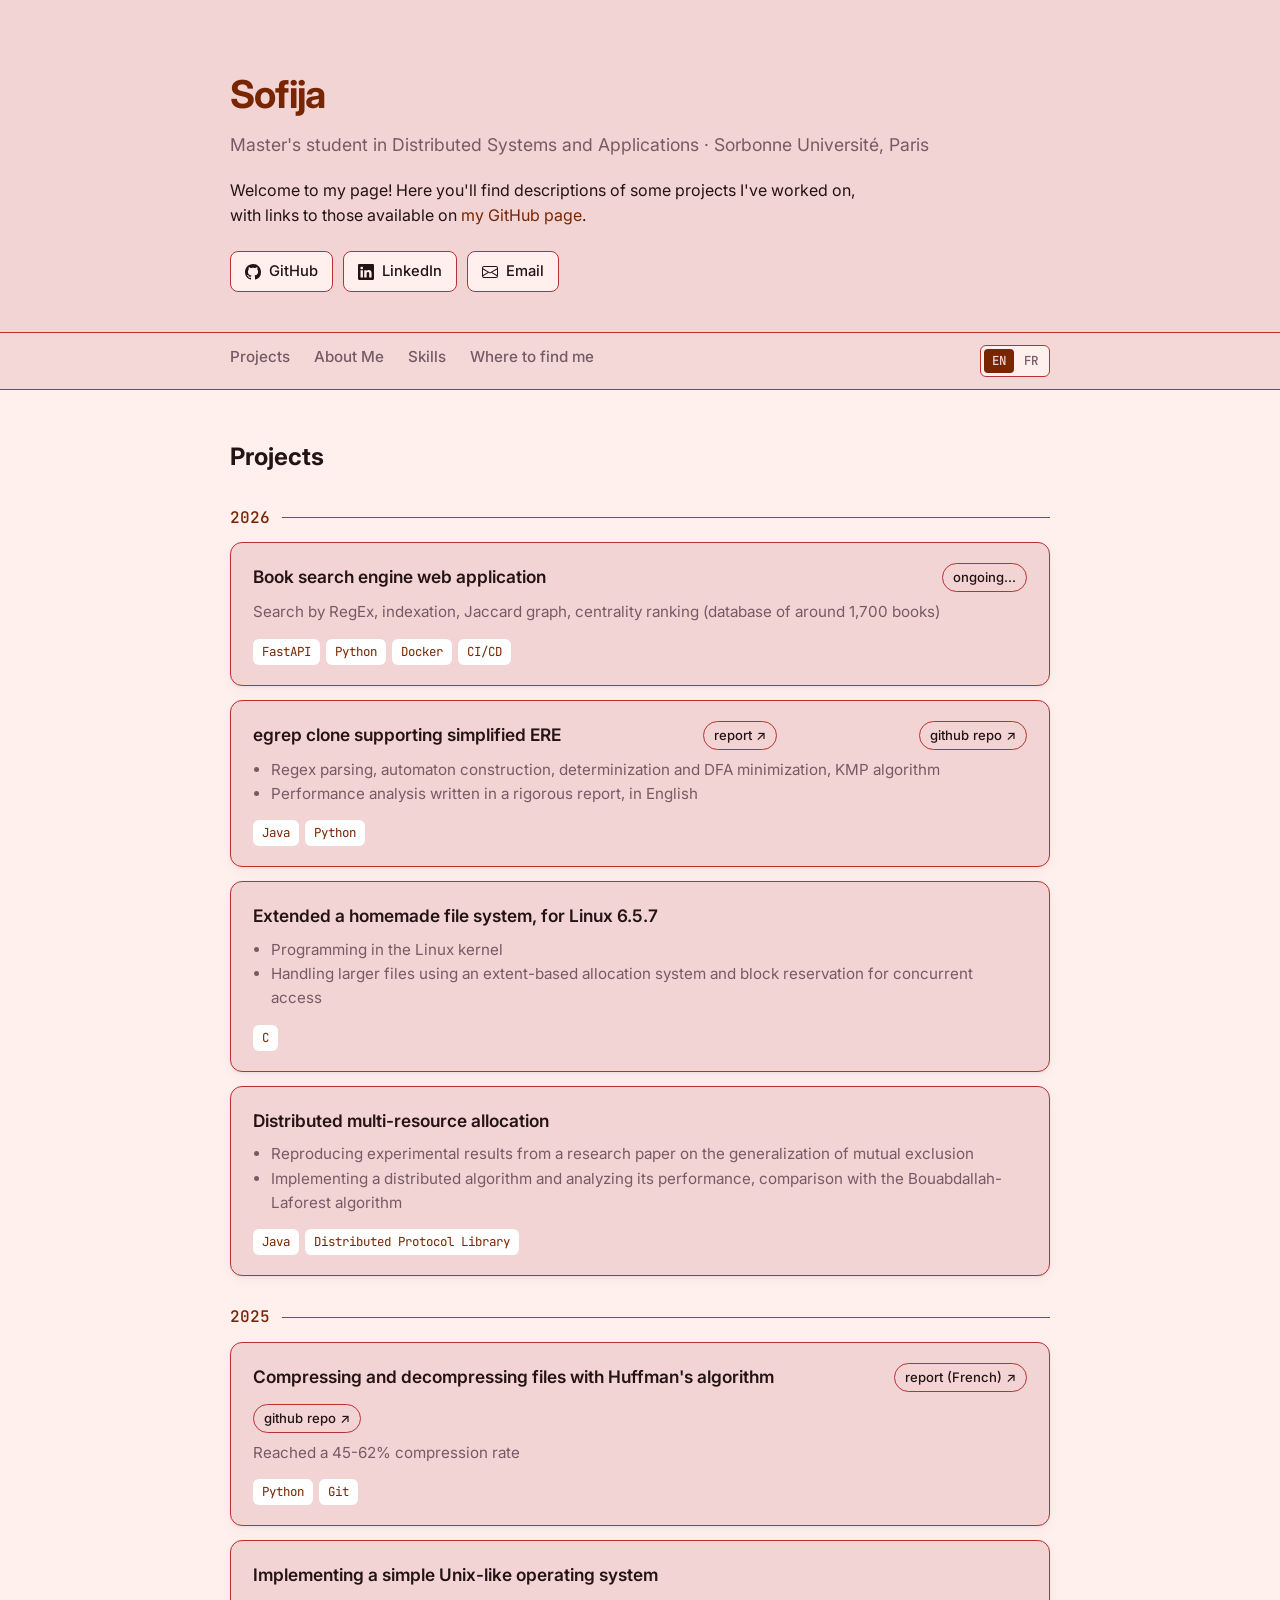
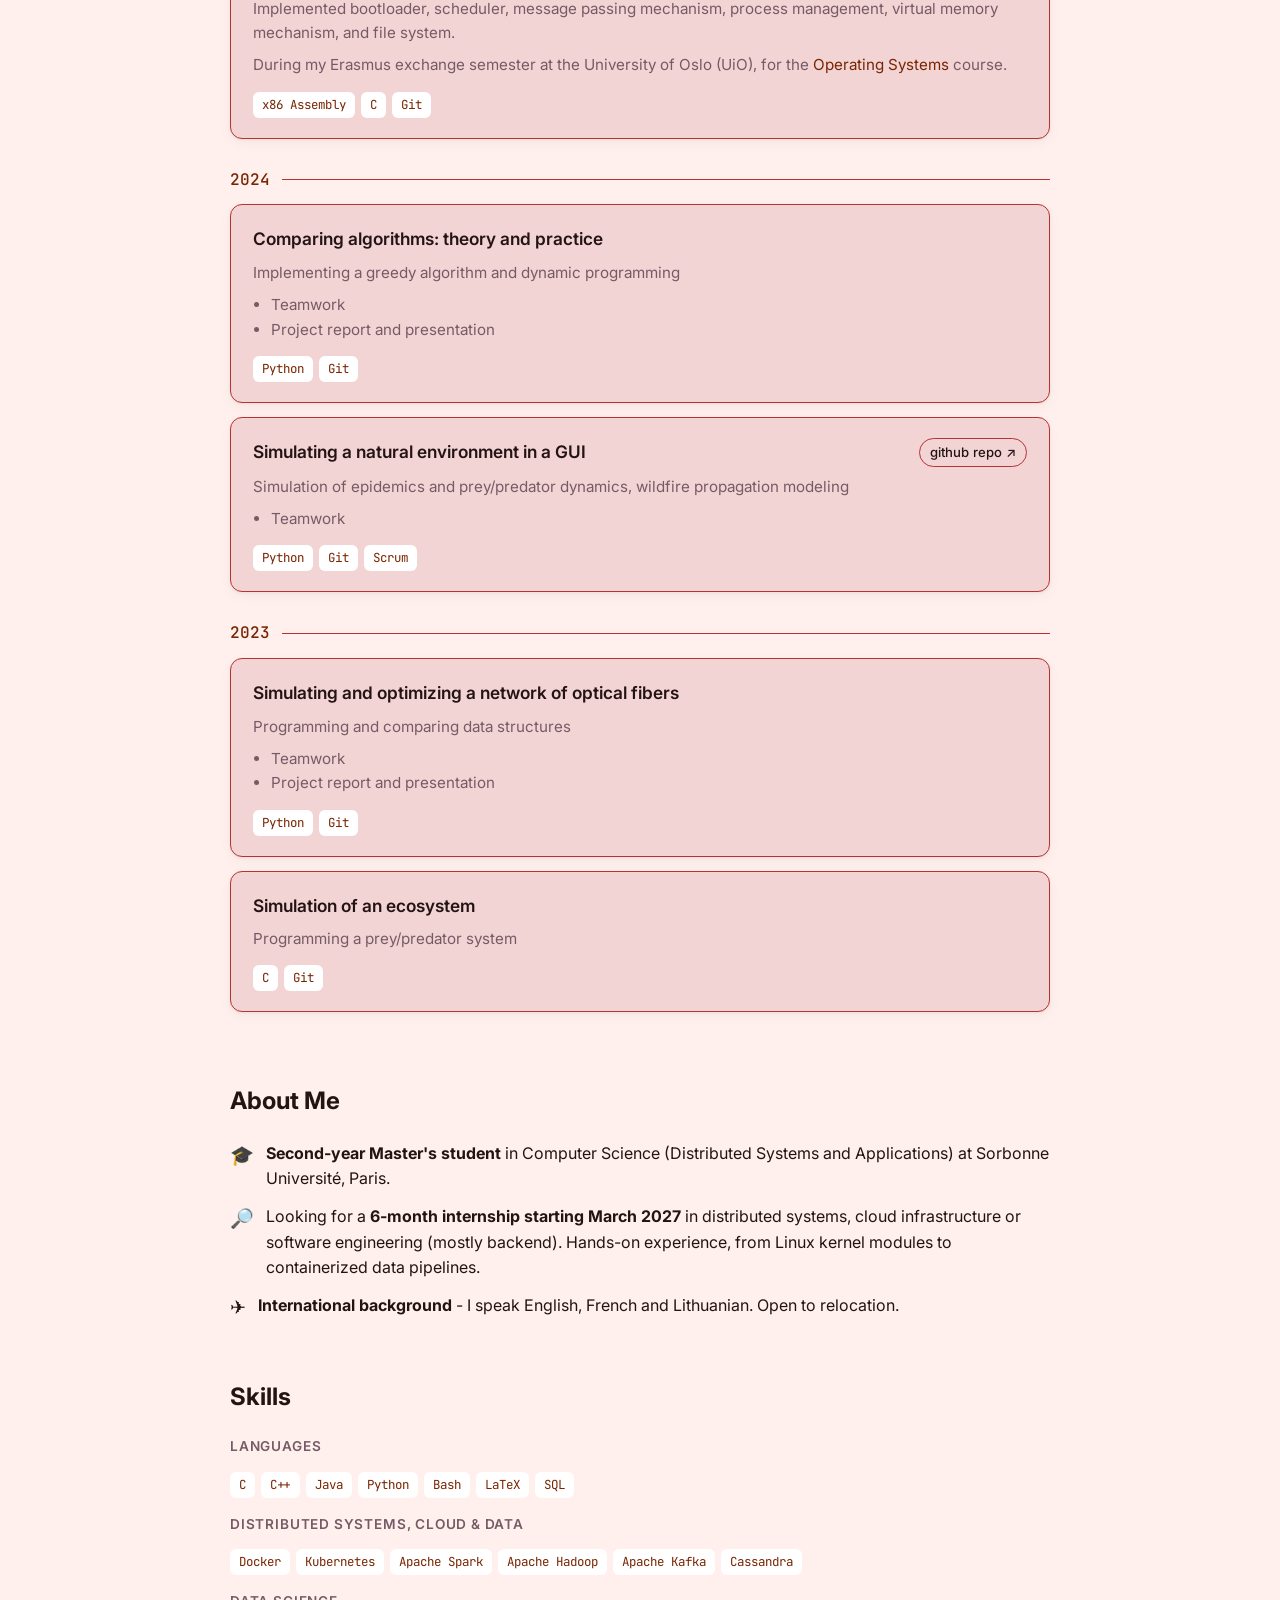
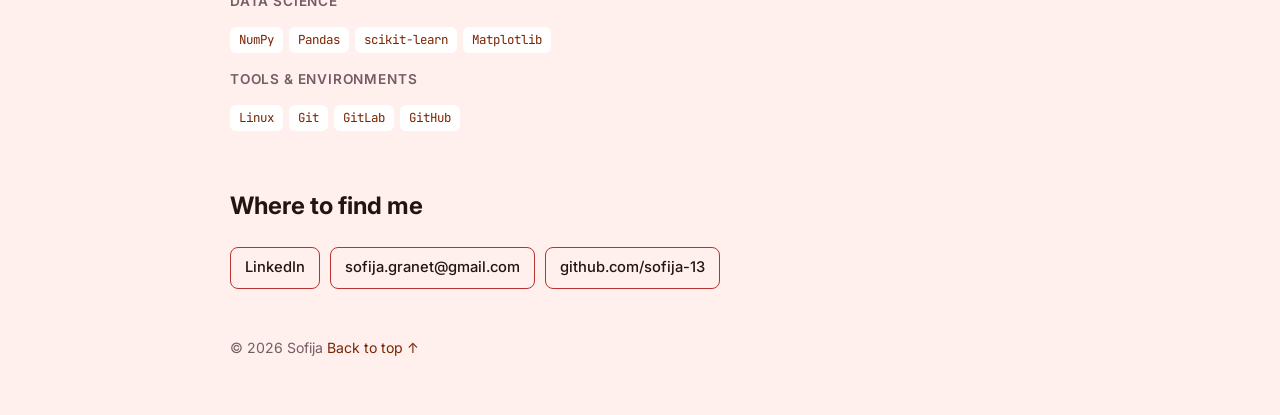
==== index.html @ 844fe8d3 "premier jet" ====
<!DOCTYPE html>
<html lang="en">

<head>
    <meta charset="UTF-8">
    <meta name="viewport" content="width=device-width, initial-scale=1.0">
    <title>Sofija</title>
    <meta name="description"
        content="Sofija - Master's student in Distributed Systems and Applications at Sorbonne Université. Projects, skills and contact.">
    <link rel="preconnect" href="https://fonts.googleapis.com">
    <link rel="preconnect" href="https://fonts.gstatic.com" crossorigin>
    <link
        href="https://fonts.googleapis.com/css2?family=Inter:wght@400;500;600;700&family=JetBrains+Mono:wght@400;500&display=swap"
        rel="stylesheet">
    <link rel="stylesheet" href="style.css">
</head>
<style>
    
</style>
<body>       
        <header id="home">
        <div class="wrap">
            <!-- <div class="bloc"> -->
            <a class="wordmark" href="#home"><h1>Sofija</h1></a>
            <p class="role">Master's student in Distributed Systems and Applications · Sorbonne Université, Paris</p>
            <p class="intro">
                Welcome to my page! Here you'll find descriptions of some projects I've worked on,
                with links to those available on <a href="https://github.com/sofija-13">my GitHub page</a>.
                
            </p>
            <div class="links">
                <a class="btn" href="https://github.com/sofija-13">
                    <svg viewBox="0 0 16 16" aria-hidden="true">
                        <path
                            d="M8 0C3.58 0 0 3.58 0 8c0 3.54 2.29 6.53 5.47 7.59.4.07.55-.17.55-.38 0-.19-.01-.82-.01-1.49-2.01.37-2.53-.49-2.69-.94-.09-.23-.48-.94-.82-1.13-.28-.15-.68-.52-.01-.53.63-.01 1.08.58 1.23.82.72 1.21 1.87.87 2.33.66.07-.52.28-.87.51-1.07-1.78-.2-3.64-.89-3.64-3.95 0-.87.31-1.59.82-2.15-.08-.2-.36-1.02.08-2.12 0 0 .67-.21 2.2.82.64-.18 1.32-.27 2-.27.68 0 1.36.09 2 .27 1.53-1.04 2.2-.82 2.2-.82.44 1.1.16 1.92.08 2.12.51.56.82 1.27.82 2.15 0 3.07-1.87 3.75-3.65 3.95.29.25.54.73.54 1.48 0 1.07-.01 1.93-.01 2.2 0 .21.15.46.55.38A8.013 8.013 0 0016 8c0-4.42-3.58-8-8-8z" />
                    </svg>
                    GitHub
                </a>
                <a class="btn" href="https://linkedin.com/in/sofija-granet">
                    <svg viewBox="0 0 16 16" aria-hidden="true">
                        <path
                            d="M0 1.15C0 .52.52 0 1.17 0h13.66C15.48 0 16 .52 16 1.15v13.7c0 .63-.52 1.15-1.17 1.15H1.17C.52 16 0 15.48 0 14.85zM4.94 13.4V6.17H2.54v7.23zM3.74 5.18c.84 0 1.36-.55 1.36-1.25-.02-.71-.52-1.25-1.34-1.25-.82 0-1.36.54-1.36 1.25 0 .7.52 1.25 1.33 1.25zm4.91 8.22V9.36c0-.21.02-.43.08-.58.17-.43.57-.88 1.23-.88.87 0 1.21.66 1.21 1.64v3.86h2.4V9.26c0-2.22-1.18-3.25-2.76-3.25-1.27 0-1.84.7-2.16 1.2v.02h-.02l.02-.02V6.17h-2.4c.03.68 0 7.23 0 7.23z" />
                    </svg>
                    LinkedIn
                </a>
                <a class="btn" href="mailto:sofija.granet@gmail.com">
                    <svg viewBox="0 0 16 16" aria-hidden="true">
                        <path
                            d="M0 4a2 2 0 012-2h12a2 2 0 012 2v8a2 2 0 01-2 2H2a2 2 0 01-2-2zm2-1a1 1 0 00-1 1v.22l7 4.2 7-4.2V4a1 1 0 00-1-1zm13 2.38-4.71 2.83L15 11.1zM14.97 12.3 9.34 8.83 8 9.58l-1.34-.75-5.63 3.47A1 1 0 002 13h12a1 1 0 00.97-.7zM1 11.1l4.71-2.89L1 5.38z" />
                    </svg>
                    Email
                </a>
            </div>
            <!-- </div> -->
            <!-- <div class="bloc"><img src="img/ciurlionis-friendship.jpg" alt="painting: 'Friendship', Čiurlionis" width="256"
                    height="294" title="„Bičiulystė“, M. K. Čiurlionis"></div> -->
        </div>
    </header>

    <nav>
        <div class="wrap">
            <a href="#projects">Projects</a>
            <a href="#about-me">About Me</a>
            <a href="#skills">Skills</a>
            <a href="#where-to-find-me">Where to find me</a>
            <div class="language-switch" aria-label="Language">
                <a class="active" href="index.html" aria-current="page" lang="en">EN</a>
                <a href="fr/index.html" lang="fr">FR</a>
            </div>
        </div>
    </nav>

    <main class="wrap">

        <!-- ======================= PROJECTS ======================= -->
        <section id="projects">
            <h2>Projects</h2>

            <!-- ---------- 2026 ---------- -->
            <div class="year">2026</div>
            <article class="card">
                <div class="card-head">
                    <h3>Book search engine web application</h3>
                    <!-- <a class="repo" href="pdf/TODO.pdf" target="_blank" rel="noopener noreferrer">report (French) ↗</a>
                    <a class="repo" href="https://github.com/sofija-13/TODO">github repo ↗</a> -->
                    <a class="repo">ongoing...</a>
                </div>
                <p>Search by RegEx, indexation, Jaccard graph, centrality ranking (database of around 1,700 books)</p>
                <div class="tags"><span class="tag">FastAPI</span><span class="tag">Python</span><span class="tag">Docker</span><span class="tag">CI/CD</span></div>
            </article>

            <article class="card">
                <div class="card-head">
                    <h3>egrep clone supporting simplified ERE</h3>
                    <a class="repo" href="pdf/report-egrep.pdf" target="_blank" rel="noopener noreferrer">report ↗</a>
                    <a class="repo" href="https://github.com/sofija-13/daar_p1">github repo ↗</a>
                </div>
                <ul>
                    <li>Regex parsing, automaton construction, determinization and DFA minimization, KMP algorithm</li>
                    <li>Performance analysis written in a rigorous report, in English</li>
                </ul>
                <div class="tags"><span class="tag">Java</span><span class="tag">Python</span></div>
            </article>


            <article class="card">
                <div class="card-head">
                    <h3>Extended a homemade file system, for Linux 6.5.7</h3>
                    <!-- <a class="repo" href="https://github.com/sofija-13/REPO">GitHub ↗</a> -->
                </div>
                <ul>
                    <li>Programming in the Linux kernel</li>
                    <li>Handling larger files using an extent-based allocation system and block reservation for
                        concurrent access</li>
                </ul>
                <div class="tags"><span class="tag">C</span></div>
            </article>

            <article class="card">
                <div class="card-head">
                    <h3>Distributed multi-resource allocation</h3>
                </div>
                <ul>
                    <li>Reproducing experimental results from a research paper on the generalization of mutual exclusion
                    </li>
                    <li>Implementing a distributed algorithm and analyzing its performance, comparison with the
                        Bouabdallah-Laforest algorithm</li>
                </ul>
                <div class="tags"><span class="tag">Java</span><span class="tag">Distributed Protocol Library</span>
                </div>
                <!-- <a href="https://gitlab.lip6.fr/jlejeune/diplab">DipLab</a> -->
            </article>

            <!--
      <article class="card">
        <div class="card-head"><h3>Peer-to-peer system</h3></div>
        <p>Distributed algorithms</p>
        <div class="tags"><span class="tag">C</span><span class="tag">MPI</span></div>
      </article>
      -->

            <!-- ---------- 2025 ---------- -->
            <div class="year">2025</div>

            <article class="card">
                <div class="card-head">
                    <h3>Compressing and decompressing files with Huffman's algorithm</h3>
                    <a class="repo" href="pdf/rapport-huffman.pdf" target="_blank" rel="noopener noreferrer">report (French) ↗</a>
                    <a class="repo" href="https://github.com/sofija-13/Huffman-Dynamique">github repo ↗</a>
                </div>
                <p>Reached a 45-62% compression rate</p>
                <div class="tags"><span class="tag">Python</span><span class="tag">Git</span></div>
            </article>

            <article class="card">
                <div class="card-head">
                    <h3>Implementing a simple Unix-like operating system</h3>
                </div>
                <p>Implemented bootloader, scheduler, message passing mechanism, process management, virtual memory
                    mechanism, and file system.</p>
                <p>During my Erasmus exchange semester at the University of Oslo (UiO), for the
                    <a href="https://www.uio.no/studier/emner/matnat/ifi/IN3000/index-eng.html">Operating Systems</a>
                    course.
                </p>
                <div class="tags"><span class="tag">x86 Assembly</span><span class="tag">C</span><span
                        class="tag">Git</span></div>
            </article>

            <!-- ---------- 2024 ---------- -->
            <div class="year">2024</div>

            <article class="card">
                <div class="card-head">
                    <h3>Comparing algorithms: theory and practice</h3>
                </div>
                <p>Implementing a greedy algorithm and dynamic programming</p>
                <ul>
                    <li>Teamwork</li>
                    <li>Project report and presentation</li>
                </ul>
                <div class="tags"><span class="tag">Python</span><span class="tag">Git</span></div>
            </article>

            <article class="card">
                <div class="card-head">
                    <h3>Simulating a natural environment in a GUI</h3>
                    <a class="repo" href="https://github.com/sofija-13/poulerenardvipere">github repo ↗</a>
                </div>
                <p>Simulation of epidemics and prey/predator dynamics, wildfire propagation modeling</p>
                <ul>
                    <li>Teamwork</li>
                </ul>
                <div class="tags"><span class="tag">Python</span><span class="tag">Git</span><span class="tag">Scrum</span></div>
            </article>

            <!-- ---------- 2023 ---------- -->
            <div class="year">2023</div>

            <article class="card">
                <div class="card-head">
                    <h3>Simulating and optimizing a network of optical fibers</h3>
                </div>
                <p>Programming and comparing data structures</p>
                <ul>
                    <li>Teamwork</li>
                    <li>Project report and presentation</li>
                </ul>
                <div class="tags"><span class="tag">Python</span><span class="tag">Git</span></div>
            </article>

            <article class="card">
                <div class="card-head">
                    <h3>Simulation of an ecosystem</h3>
                </div>
                <p>Programming a prey/predator system</p>
                <div class="tags"><span class="tag">C</span><span class="tag">Git</span></div>
            </article>
        </section>

        <!-- ======================= ABOUT ======================= -->
        <section id="about-me">
            <h2>About Me</h2>
            <ul class="about-list">
                <li><span class="ico">🎓</span><span><strong>Second-year Master's student</strong> in Computer Science (Distributed
                        Systems and Applications) at Sorbonne Université, Paris.</span></li>
                <li><span class="ico">🔎</span><span>Looking for a <strong>6-month internship starting March
                            2027</strong> in distributed systems, cloud infrastructure or software engineering (mostly
                        backend). Hands-on experience, from Linux kernel modules to containerized data pipelines.</span>
                </li>
                <li><span class="ico">✈️</span><span><strong>International background</strong> - I speak English, French and Lithuanian.
                        Open to relocation.</span></li>
            </ul>
        </section>

        <!-- ======================= SKILLS ======================= -->
        <section id="skills">
            <h2>Skills</h2>
            <div class="skills">
                <div class="skill-group">
                    <h3>Languages</h3>
                    <div class="tags">
                        <span class="tag">C</span><span class="tag">C++</span><span class="tag">Java</span><span
                            class="tag">Python</span>
                        <span class="tag">Bash</span><span class="tag">LaTeX</span>
                        <span class="tag">SQL</span>
                    </div>
                </div>
                <div class="skill-group">
                    <h3>Distributed systems, cloud &amp; data</h3>
                    <div class="tags">
                        <span class="tag">Docker</span><span class="tag">Kubernetes</span><span class="tag">Apache Spark</span><span class="tag">Apache Hadoop</span><span
                            class="tag">Apache Kafka</span><span class="tag">Cassandra</span>
                    </div>
                </div>
                <!-- <div class="skill-group">
                    <h3>Web</h3>
                    <div class="tags">
                        <span class="tag">Django REST</span><span class="tag">Vue.js</span><span class="tag">Yarn</span>
                    </div>
                </div> -->
                <div class="skill-group">
                    <h3>Data science</h3>
                    <div class="tags">
                        <span class="tag">NumPy</span><span class="tag">Pandas</span><span
                            class="tag">scikit-learn</span><span class="tag">Matplotlib</span>
                    </div>
                </div>
                <div class="skill-group">
                    <h3>Tools &amp; environments</h3>
                    <div class="tags"><span class="tag">Linux</span>
                        <span class="tag">Git</span><span class="tag">GitLab</span><span class="tag">GitHub</span>
                    </div>
                </div>
            </div>
        </section>

        <!-- ======================= CONTACT ======================= -->
        <section id="where-to-find-me">
            <h2>Where to find me</h2>
            <div class="links">
                <a class="btn" href="https://linkedin.com/in/sofija-granet">LinkedIn</a>
                <a class="btn" href="mailto:sofija.granet@gmail.com">sofija.granet@gmail.com</a>
                <a class="btn" href="https://github.com/sofija-13">github.com/sofija-13</a>
            </div>
        </section>
    </main>

    <footer>
        <div class="wrap">
            <!-- Compteur de visites (optionnel) :
                  <img src="https://visitcount.itsvg.in/api?id=sofija-13&icon=8&color=4" alt="visit counter">
                  -->
            <span>© 2026 Sofija</span>
            <a href="#home">Back to top ↑</a>
        </div>
    </footer>
    

</body>

</html>
---- style.css ----
:root {
    --background: #fff0ed;
    --surface: #f2d4d4;
    --text: #241313;
    --muted: #765b66;
    --border: #b93232;
    --accent: #782502;
    --accent-soft: #f3f4eb;
    --green: #122c25;
    --shadow: 0 1px 3px rgba(20, 30, 45, .06), 0 4px 14px rgba(20, 30, 45, .04);
}

/* TODO mode sombre */
/* @media (prefers-color-scheme: dark) {
    :root {
        --background: #0f141a;
        --surface: #161d25;
        --text: #e6ebf1;
        --muted: #98a4b3;
        --border: #263140;
        --accent: #4fb3d9;
        --accent-soft: #15303d;
        --green: #3fd1a5;
        --shadow: none;
    }
} */

* {
    box-sizing: border-box;
    margin: 0;
    padding: 0;
}

html {
    scroll-behavior: smooth;
}

body {
    font-family: "Inter", system-ui, -apple-system, sans-serif;
    background: var(--background);
    color: var(--text);
    line-height: 1.6;
    font-size: 16px;
}

a {
    color: var(--accent);
    text-decoration: none;
}

a:hover {
    text-decoration: underline;
}

.wrap {
    max-width: 860px;
    margin: 0 auto;
    padding: 0 20px;
}

/* ---------- Header ---------- */
header {
    padding: 64px 0 40px;
    border-bottom: 1px solid var(--border);
    background: var(--surface);
}

header h1 {
    font-size: 2.4rem;
    font-weight: 700;
    letter-spacing: -.02em;
}

header .role {
    color: var(--muted);
    font-size: 1.1rem;
    margin-top: 6px;
}

header .intro {
    margin-top: 18px;
    max-width: 640px;
}

.links {
    display: flex;
    flex-wrap: wrap;
    gap: 10px;
    margin-top: 22px;
}

.btn {
    display: inline-flex;
    align-items: center;
    gap: 8px;
    padding: 8px 14px;
    border-radius: 8px;
    border: 1px solid var(--border);
    background: var(--background);
    color: var(--text);
    font-weight: 500;
    font-size: .92rem;
}

.btn:hover {
    border-color: var(--accent);
    color: var(--accent);
    text-decoration: none;
}

.btn svg {
    width: 16px;
    height: 16px;
    fill: currentColor;
}

/* ---------- Nav ---------- */
nav {
    position: sticky;
    top: 0;
    z-index: 10;
    background: color-mix(in srgb, var(--surface) 88%, transparent);
    backdrop-filter: blur(8px);
    border-bottom: 1px solid var(--border);
}

nav .wrap {
    display: flex;
    gap: 24px;
    padding-top: 12px;
    padding-bottom: 12px;
    overflow-x: auto;
}

nav a {
    color: var(--muted);
    font-weight: 500;
    font-size: .95rem;
    white-space: nowrap;
}

nav a:hover {
    color: var(--accent);
    text-decoration: none;
}

.language-switch {
    display: inline-flex;
    flex-shrink: 0;
    gap: 2px;
    margin-left: auto;
    padding: 3px;
    border: 1px solid var(--border);
    border-radius: 6px;
    background: var(--background);
}

nav .language-switch a {
    padding: 2px 8px;
    border-radius: 4px;
    color: var(--muted);
    font-family: "JetBrains Mono", monospace;
    font-size: .78rem;
}

nav .language-switch a.active {
    background: var(--accent);
    color: var(--surface);
}

nav .language-switch a:hover {
    color: var(--accent);
    text-decoration: none;
}

nav .language-switch a.active:hover {
    color: var(--surface);
}

/* ---------- Sections ---------- */
section {
    padding: 48px 0 8px;
    scroll-margin-top: 50px;
}

h2 {
    font-size: 1.5rem;
    font-weight: 700;
    margin-bottom: 20px;
}

.conteneur {
    display: flex;
    /* Active le mode Flexbox sur le parent */
    gap: 15px;
    max-width: 860px;
    margin: 0 auto;
    padding: 0 0;
    /* Ajoute un espace entre les deux blocs (optionnel) */
}

.bloc {
    flex: 1;
    /* Partage l'espace de manière égale (optionnel) */
    /* background-color: #f0f0f0; */
    padding: 10px;
}

.year {
    font-family: "JetBrains Mono", monospace;
    color: var(--accent);
    font-size: 1rem;
    font-weight: 500;
    margin: 28px 0 12px;
    display: flex;
    align-items: center;
    gap: 12px;
}

.year::after {
    content: "";
    flex: 1;
    height: 1px;
    background: var(--border);
}

.card {
    background: var(--surface);
    border: 1px solid var(--border);
    border-radius: 12px;
    padding: 20px 22px;
    margin-bottom: 14px;
    box-shadow: var(--shadow);
}

.card-head {
    display: flex;
    justify-content: space-between;
    align-items: flex-start;
    gap: 12px;
    flex-wrap: wrap;
}

.card h3 {
    font-size: 1.08rem;
    font-weight: 600;
}

.card p {
    color: var(--muted);
    margin-top: 8px;
    font-size: .95rem;
}

.card ul {
    color: var(--muted);
    margin: 8px 0 0 18px;
    font-size: .95rem;
}

.repo {
    font-size: .82rem;
    font-weight: 500;
    padding: 3px 10px;
    border-radius: 999px;
    border: 1px solid var(--border);
    color: var(--text);
    white-space: nowrap;
}

.repo:hover {
    border-color: var(--accent);
    color: var(--accent);
    text-decoration: none;
}

.tags {
    display: flex;
    flex-wrap: wrap;
    gap: 6px;
    margin-top: 14px;
}

.tag {
    font-family: "JetBrains Mono", monospace;
    font-size: .78rem;
    padding: 3px 9px;
    border-radius: 6px;
    background: #ffffff;
    /* background: var(--surface); */
    color: var(--accent);
}

/* ---------- About ---------- */
.about-list {
    list-style: none;
    display: grid;
    gap: 12px;
}

.about-list li {
    display: flex;
    gap: 12px;
}

.about-list .ico {
    font-size: 1.2rem;
    line-height: 1.5;
}

/* ---------- Skills ---------- */
.skills {
    display: grid;
    gap: 16px;
}

.skill-group h3 {
    font-size: .85rem;
    text-transform: uppercase;
    letter-spacing: .06em;
    color: var(--muted);
    font-weight: 600;
    margin-bottom: 8px;
}

/* ---------- Footer ---------- */
footer {
    padding: 40px 0 56px;
    color: var(--muted);
    font-size: .88rem;
}

footer .links {
    margin-top: 0;
    margin-bottom: 18px;
}

@media (max-width: 560px) {
    header {
        padding: 44px 0 32px;
    }

    header h1 {
        font-size: 1.9rem;
    }

    .card {
        padding: 16px 18px;
    }
}
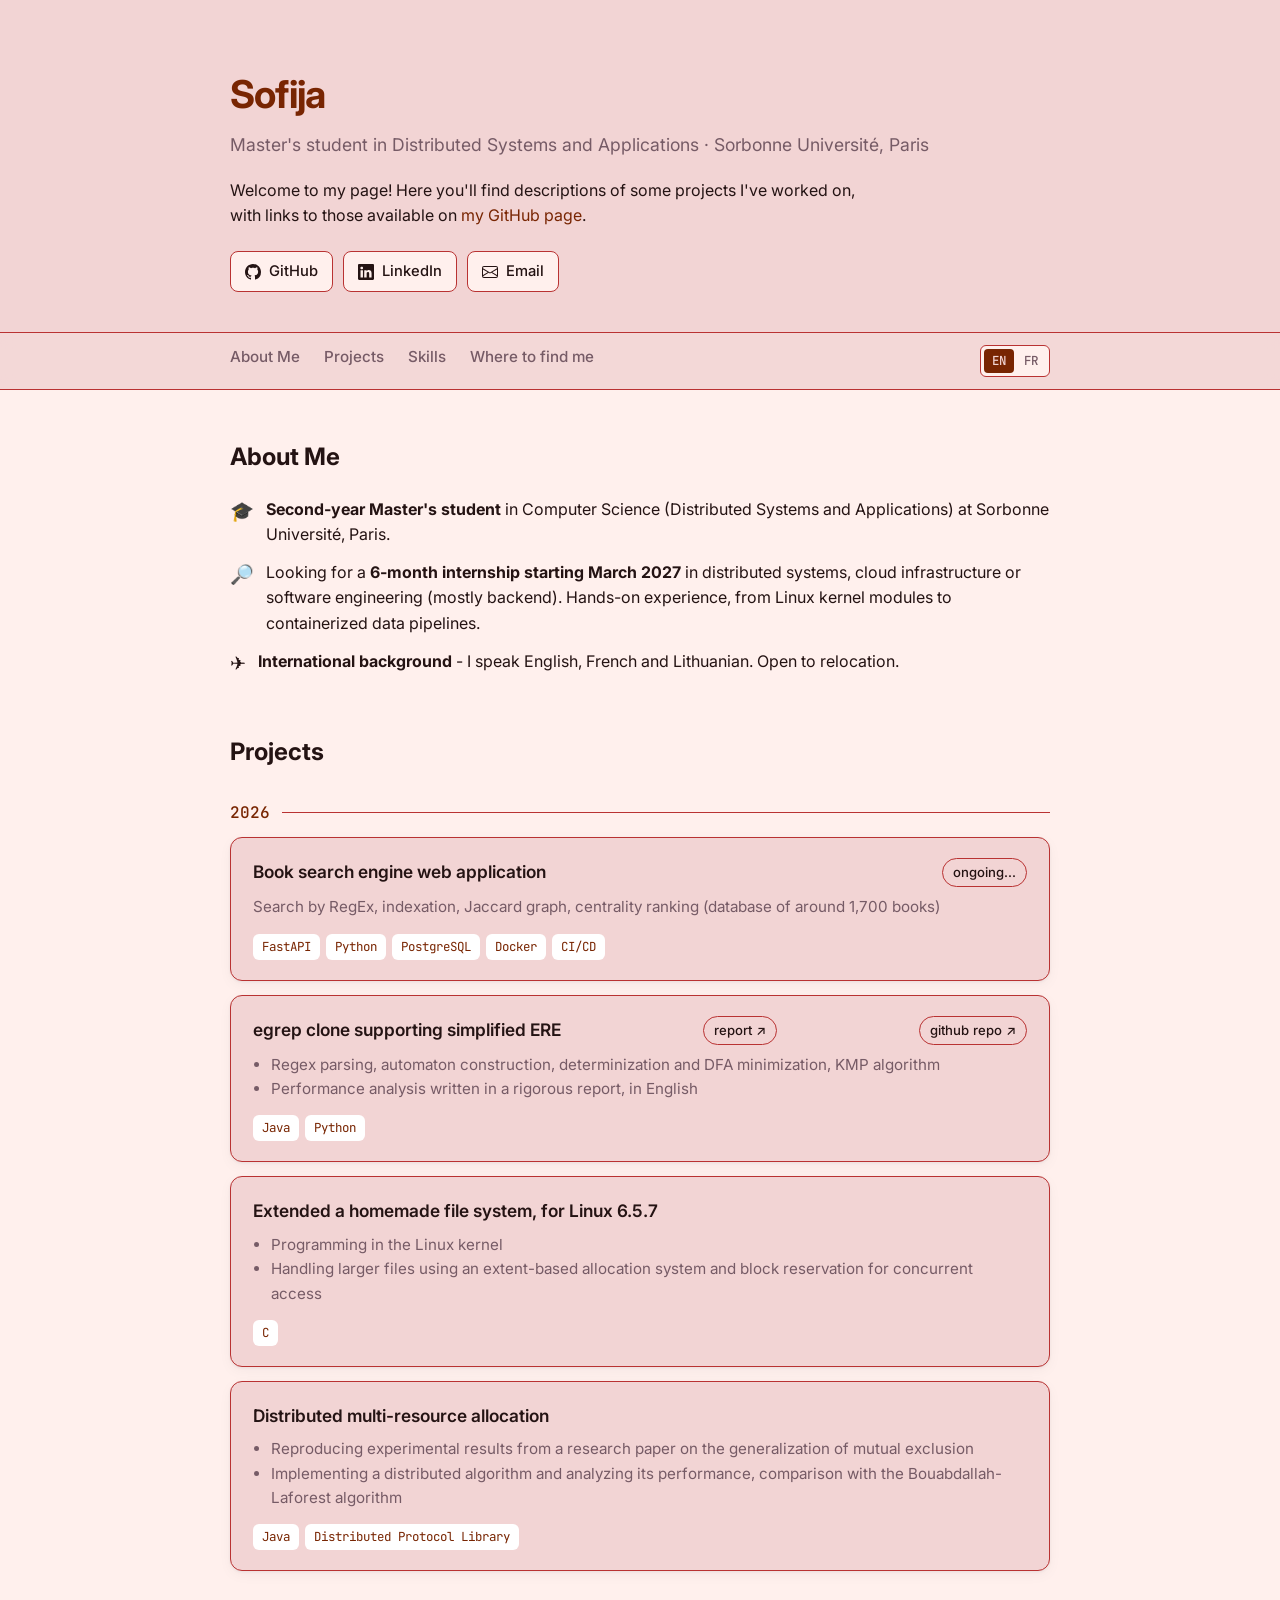
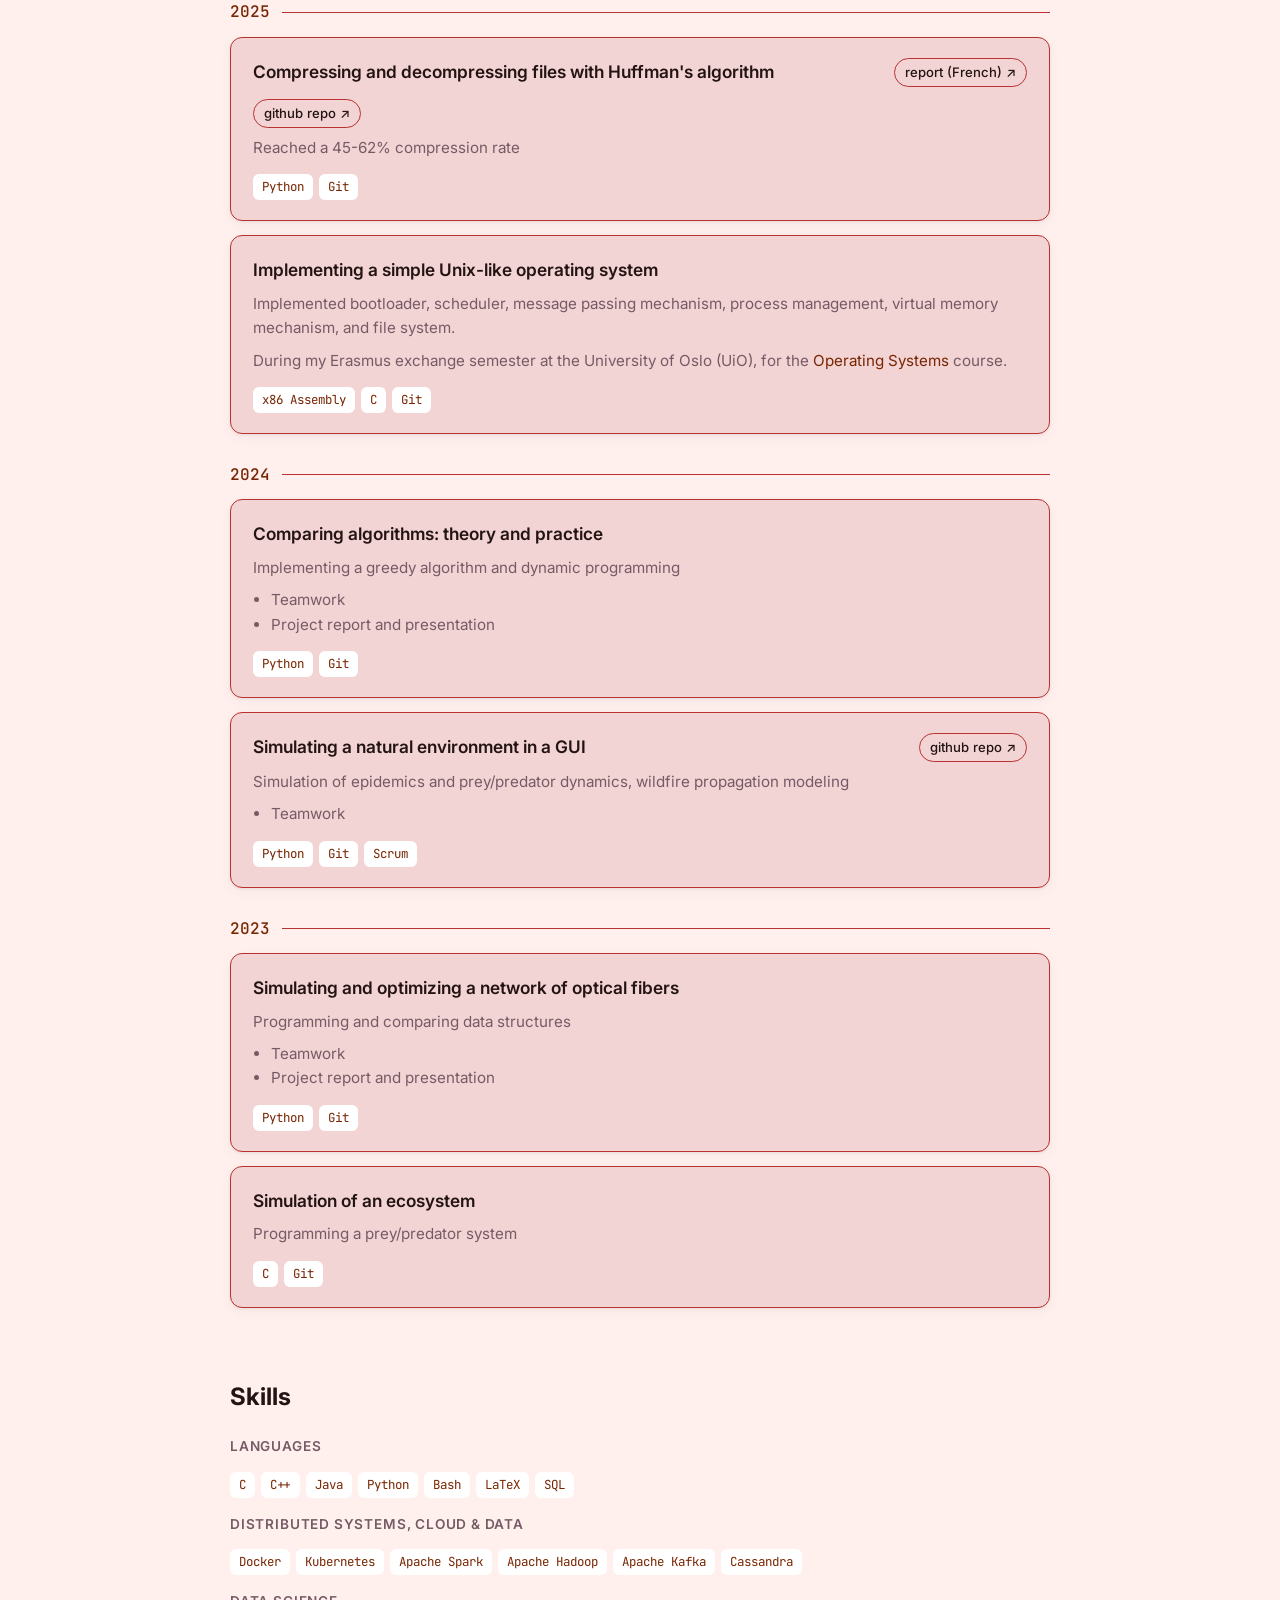
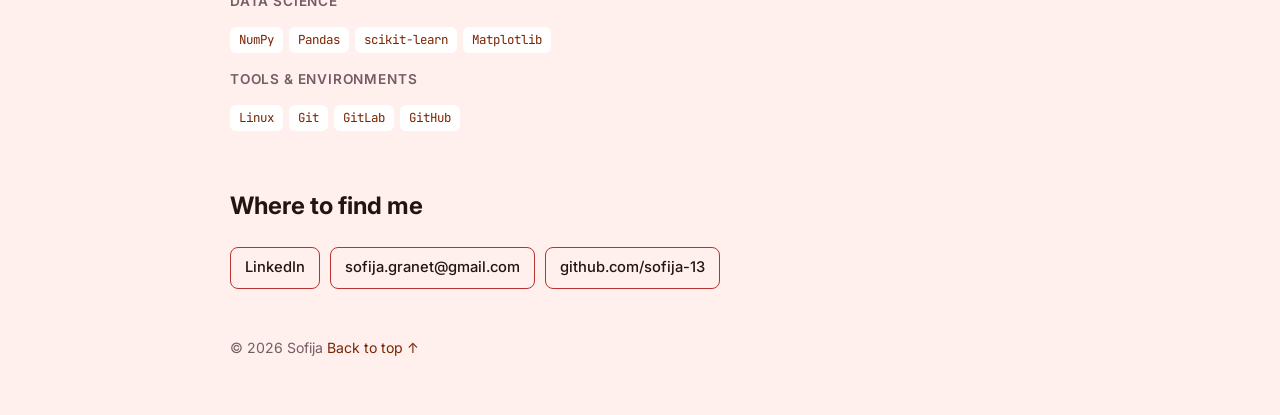
==== commit 3b072b11: "petite restructuration des sections" ====
--- a/index.html
+++ b/index.html
@@ -59,8 +59,8 @@
 
     <nav>
         <div class="wrap">
+            <a href="#about-me">About Me</a>
             <a href="#projects">Projects</a>
-            <a href="#about-me">About Me</a>
             <a href="#skills">Skills</a>
             <a href="#where-to-find-me">Where to find me</a>
             <div class="language-switch" aria-label="Language">
@@ -72,6 +72,23 @@
 
     <main class="wrap">
 
+        <!-- ======================= ABOUT ======================= -->
+        <section id="about-me">
+            <h2>About Me</h2>
+            <ul class="about-list">
+                <li><span class="ico">🎓</span><span><strong>Second-year Master's student</strong> in Computer Science
+                        (Distributed
+                        Systems and Applications) at Sorbonne Université, Paris.</span></li>
+                <li><span class="ico">🔎</span><span>Looking for a <strong>6-month internship starting March
+                            2027</strong> in distributed systems, cloud infrastructure or software engineering (mostly
+                        backend). Hands-on experience, from Linux kernel modules to containerized data pipelines.</span>
+                </li>
+                <li><span class="ico">✈️</span><span><strong>International background</strong> - I speak English, French and
+                        Lithuanian.
+                        Open to relocation.</span></li>
+            </ul>
+        </section>
+
         <!-- ======================= PROJECTS ======================= -->
         <section id="projects">
             <h2>Projects</h2>
@@ -86,7 +103,7 @@
                     <a class="repo">ongoing...</a>
                 </div>
                 <p>Search by RegEx, indexation, Jaccard graph, centrality ranking (database of around 1,700 books)</p>
-                <div class="tags"><span class="tag">FastAPI</span><span class="tag">Python</span><span class="tag">Docker</span><span class="tag">CI/CD</span></div>
+                <div class="tags"><span class="tag">FastAPI</span><span class="tag">Python</span><span class="tag">PostgreSQL</span><span class="tag">Docker</span><span class="tag">CI/CD</span></div>
             </article>
 
             <article class="card">
@@ -215,21 +232,6 @@
                 <p>Programming a prey/predator system</p>
                 <div class="tags"><span class="tag">C</span><span class="tag">Git</span></div>
             </article>
-        </section>
-
-        <!-- ======================= ABOUT ======================= -->
-        <section id="about-me">
-            <h2>About Me</h2>
-            <ul class="about-list">
-                <li><span class="ico">🎓</span><span><strong>Second-year Master's student</strong> in Computer Science (Distributed
-                        Systems and Applications) at Sorbonne Université, Paris.</span></li>
-                <li><span class="ico">🔎</span><span>Looking for a <strong>6-month internship starting March
-                            2027</strong> in distributed systems, cloud infrastructure or software engineering (mostly
-                        backend). Hands-on experience, from Linux kernel modules to containerized data pipelines.</span>
-                </li>
-                <li><span class="ico">✈️</span><span><strong>International background</strong> - I speak English, French and Lithuanian.
-                        Open to relocation.</span></li>
-            </ul>
         </section>
 
         <!-- ======================= SKILLS ======================= -->
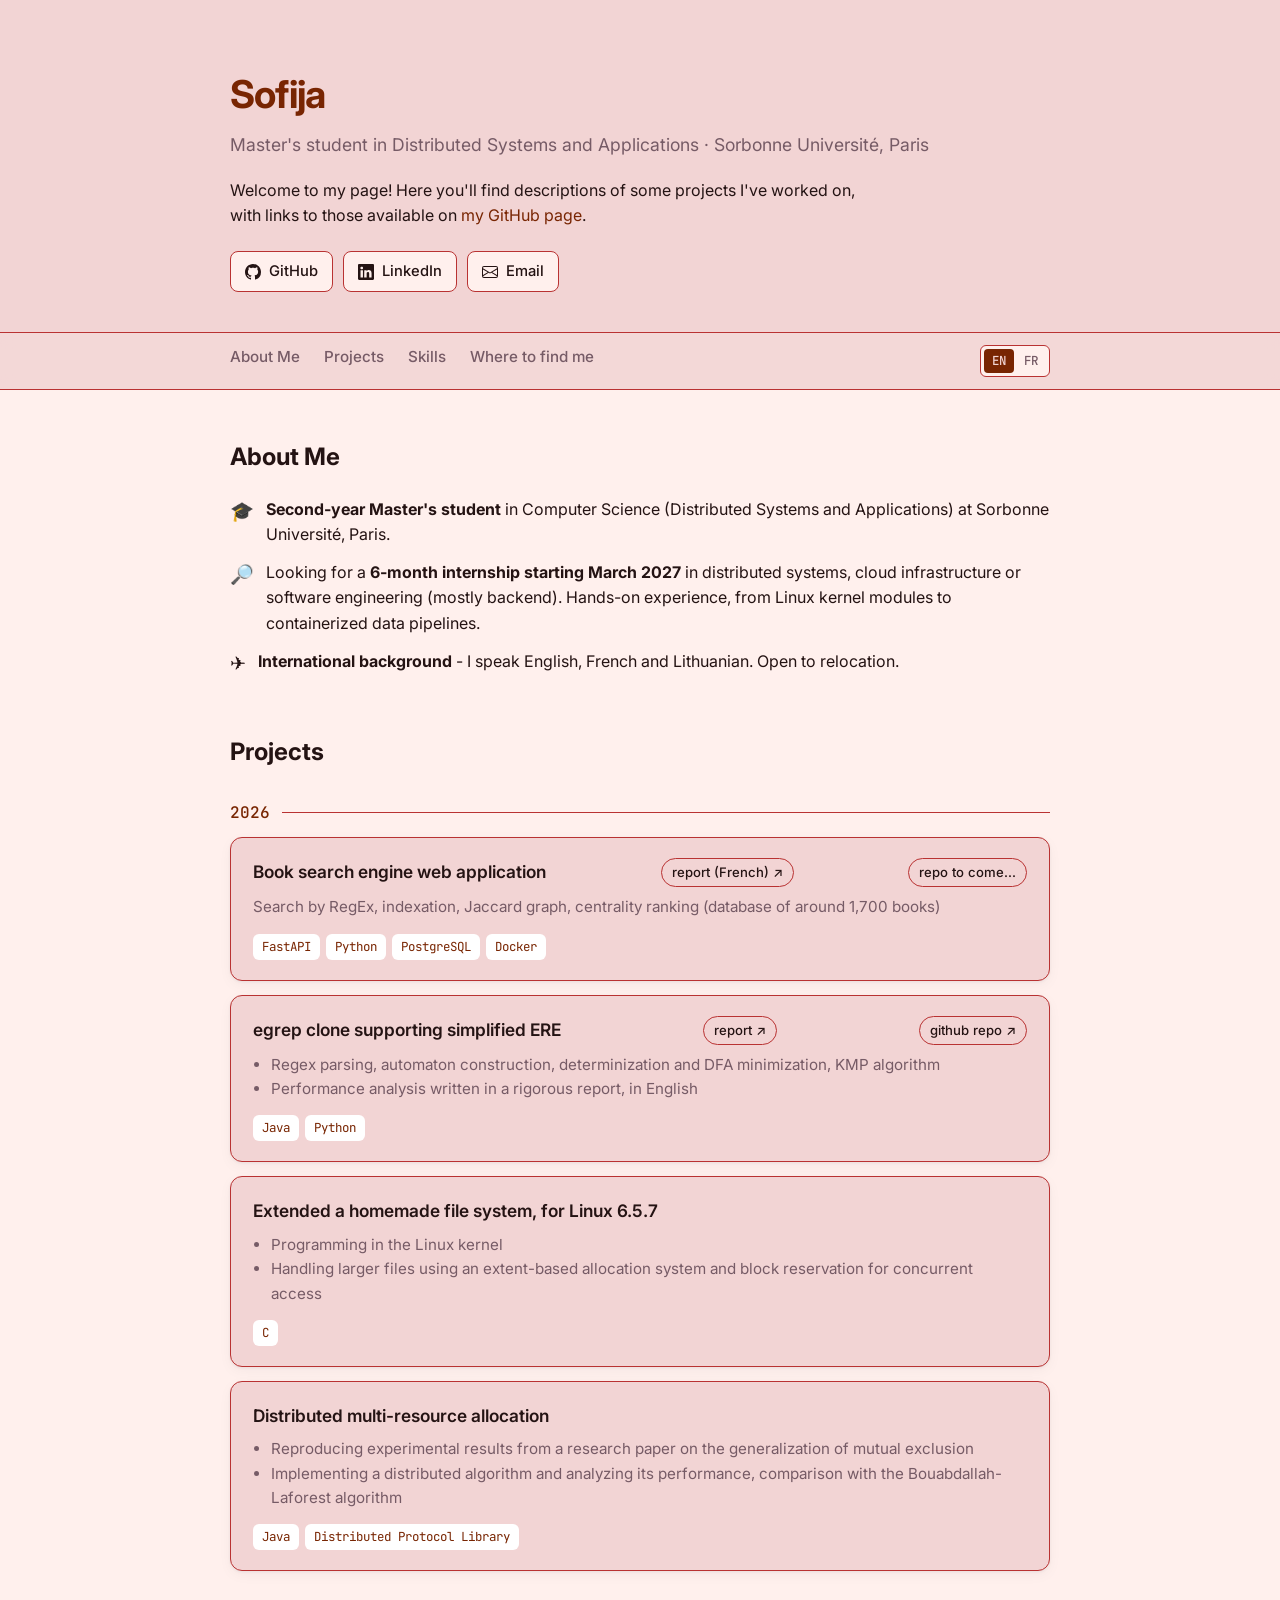
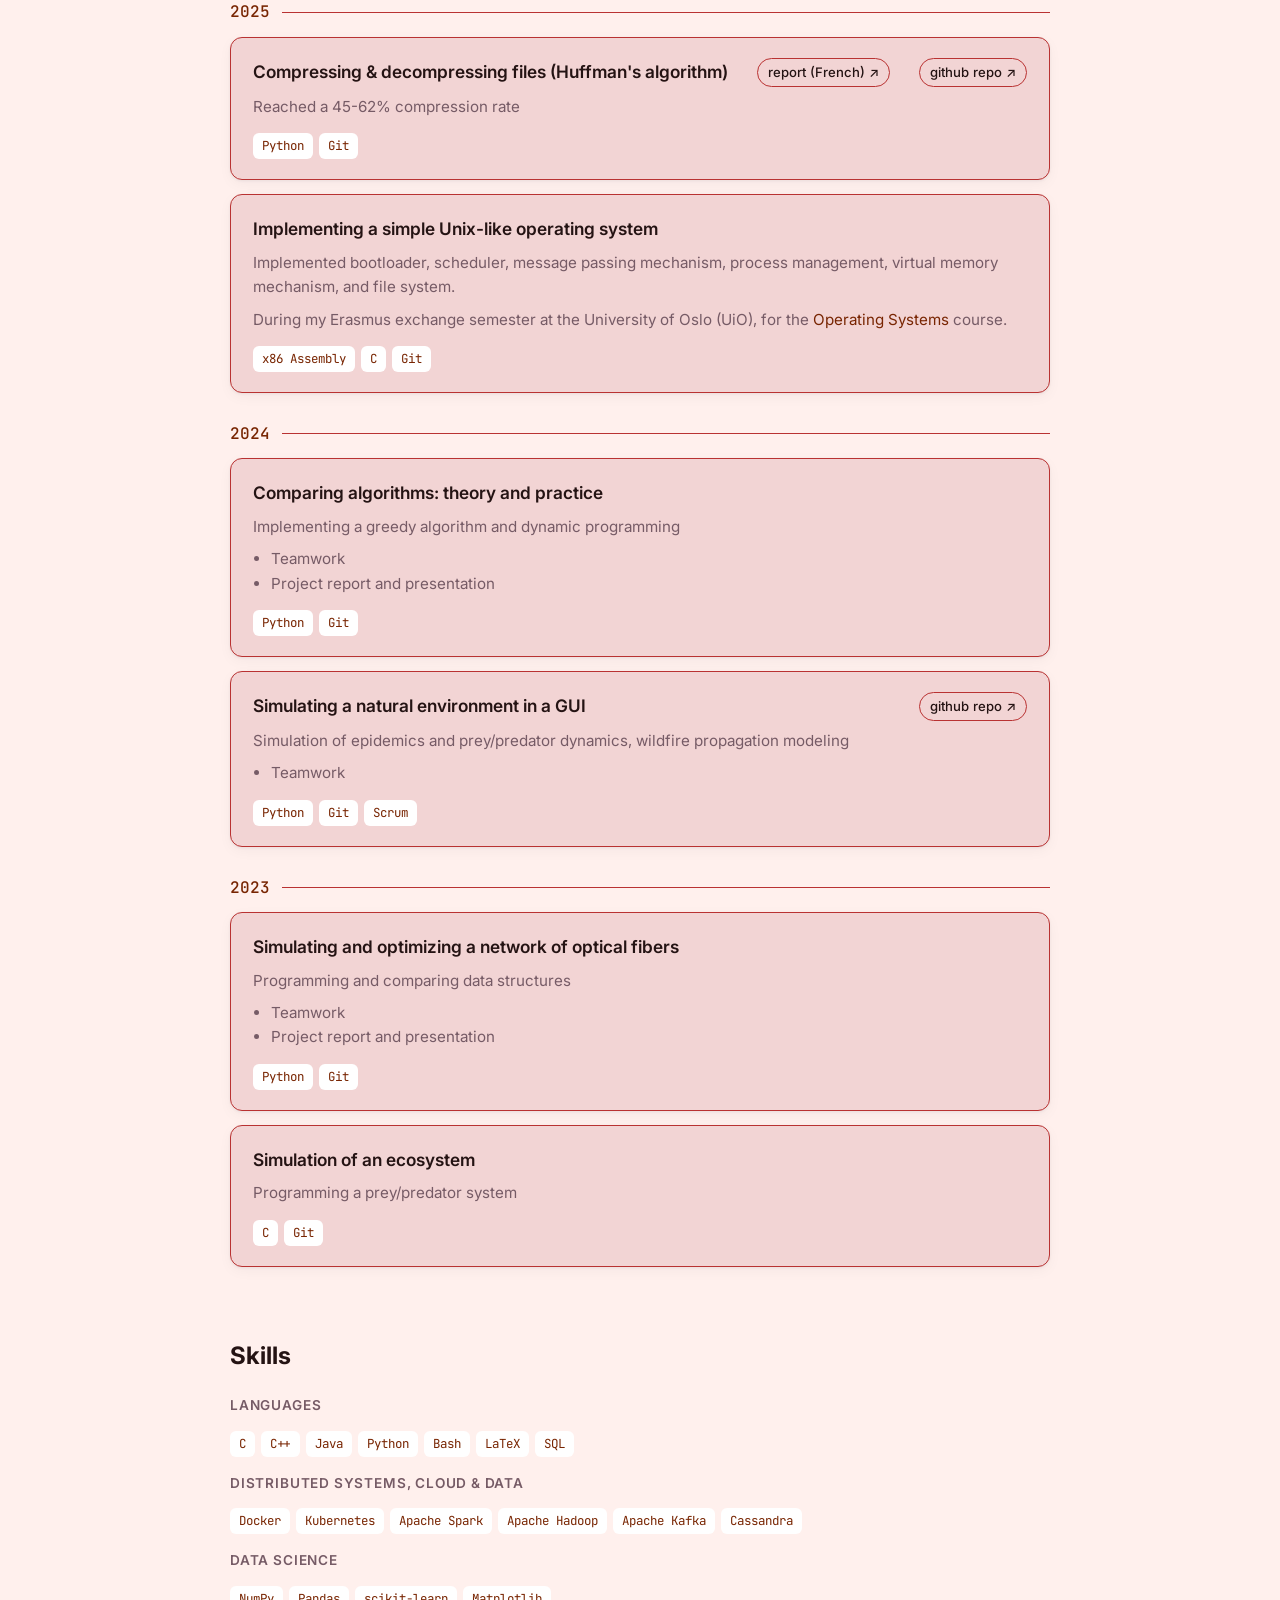
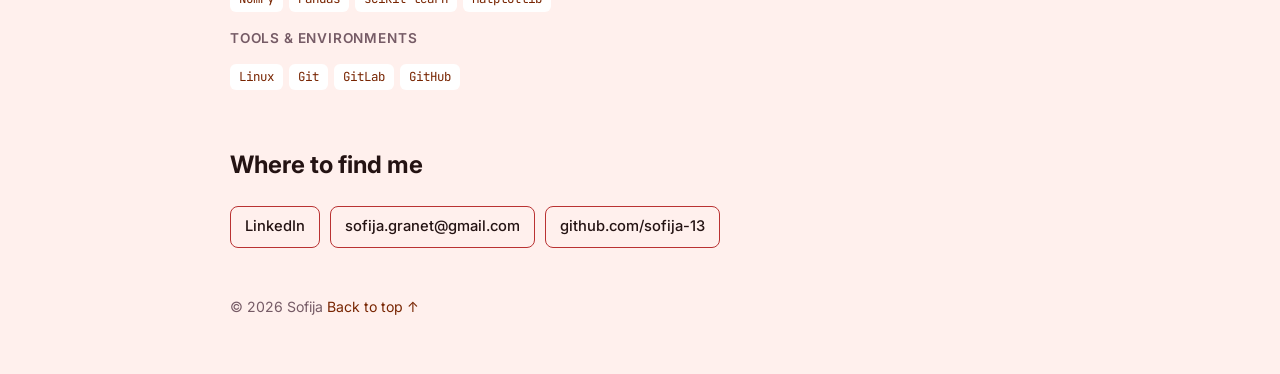
==== commit c7ddef79: "ajout rapport webapp" ====
--- a/index.html
+++ b/index.html
@@ -98,12 +98,12 @@
             <article class="card">
                 <div class="card-head">
                     <h3>Book search engine web application</h3>
-                    <!-- <a class="repo" href="pdf/TODO.pdf" target="_blank" rel="noopener noreferrer">report (French) ↗</a>
-                    <a class="repo" href="https://github.com/sofija-13/TODO">github repo ↗</a> -->
-                    <a class="repo">ongoing...</a>
+                    <a class="repo" href="pdf/rapport-webapp.pdf" target="_blank" rel="noopener noreferrer">report (French) ↗</a>
+                    <!-- <a class="repo" href="https://github.com/sofija-13/TODO">github repo ↗</a> -->
+                    <a class="repo">repo to come...</a>
                 </div>
                 <p>Search by RegEx, indexation, Jaccard graph, centrality ranking (database of around 1,700 books)</p>
-                <div class="tags"><span class="tag">FastAPI</span><span class="tag">Python</span><span class="tag">PostgreSQL</span><span class="tag">Docker</span><span class="tag">CI/CD</span></div>
+                <div class="tags"><span class="tag">FastAPI</span><span class="tag">Python</span><span class="tag">PostgreSQL</span><span class="tag">Docker</span></div>
             </article>
 
             <article class="card">
@@ -161,7 +161,7 @@
 
             <article class="card">
                 <div class="card-head">
-                    <h3>Compressing and decompressing files with Huffman's algorithm</h3>
+                    <h3>Compressing & decompressing files (Huffman's algorithm)</h3>
                     <a class="repo" href="pdf/rapport-huffman.pdf" target="_blank" rel="noopener noreferrer">report (French) ↗</a>
                     <a class="repo" href="https://github.com/sofija-13/Huffman-Dynamique">github repo ↗</a>
                 </div>
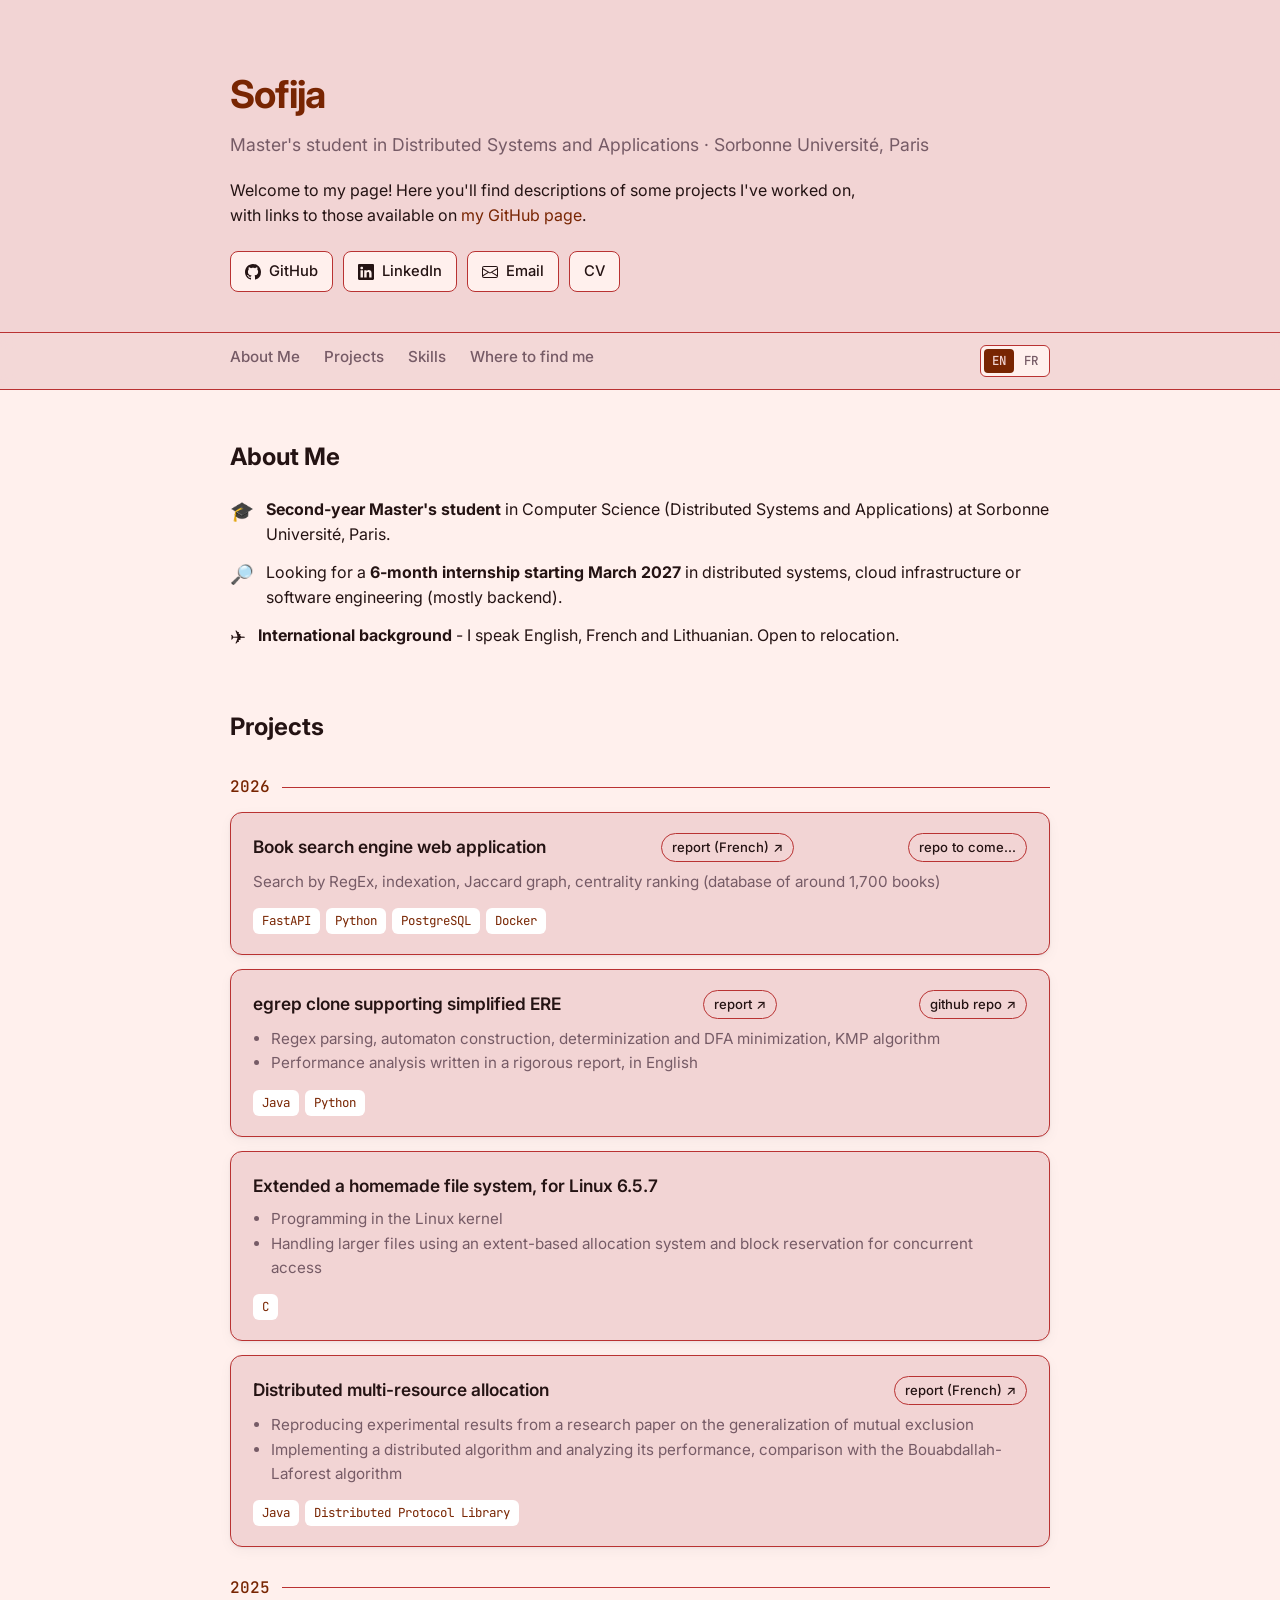
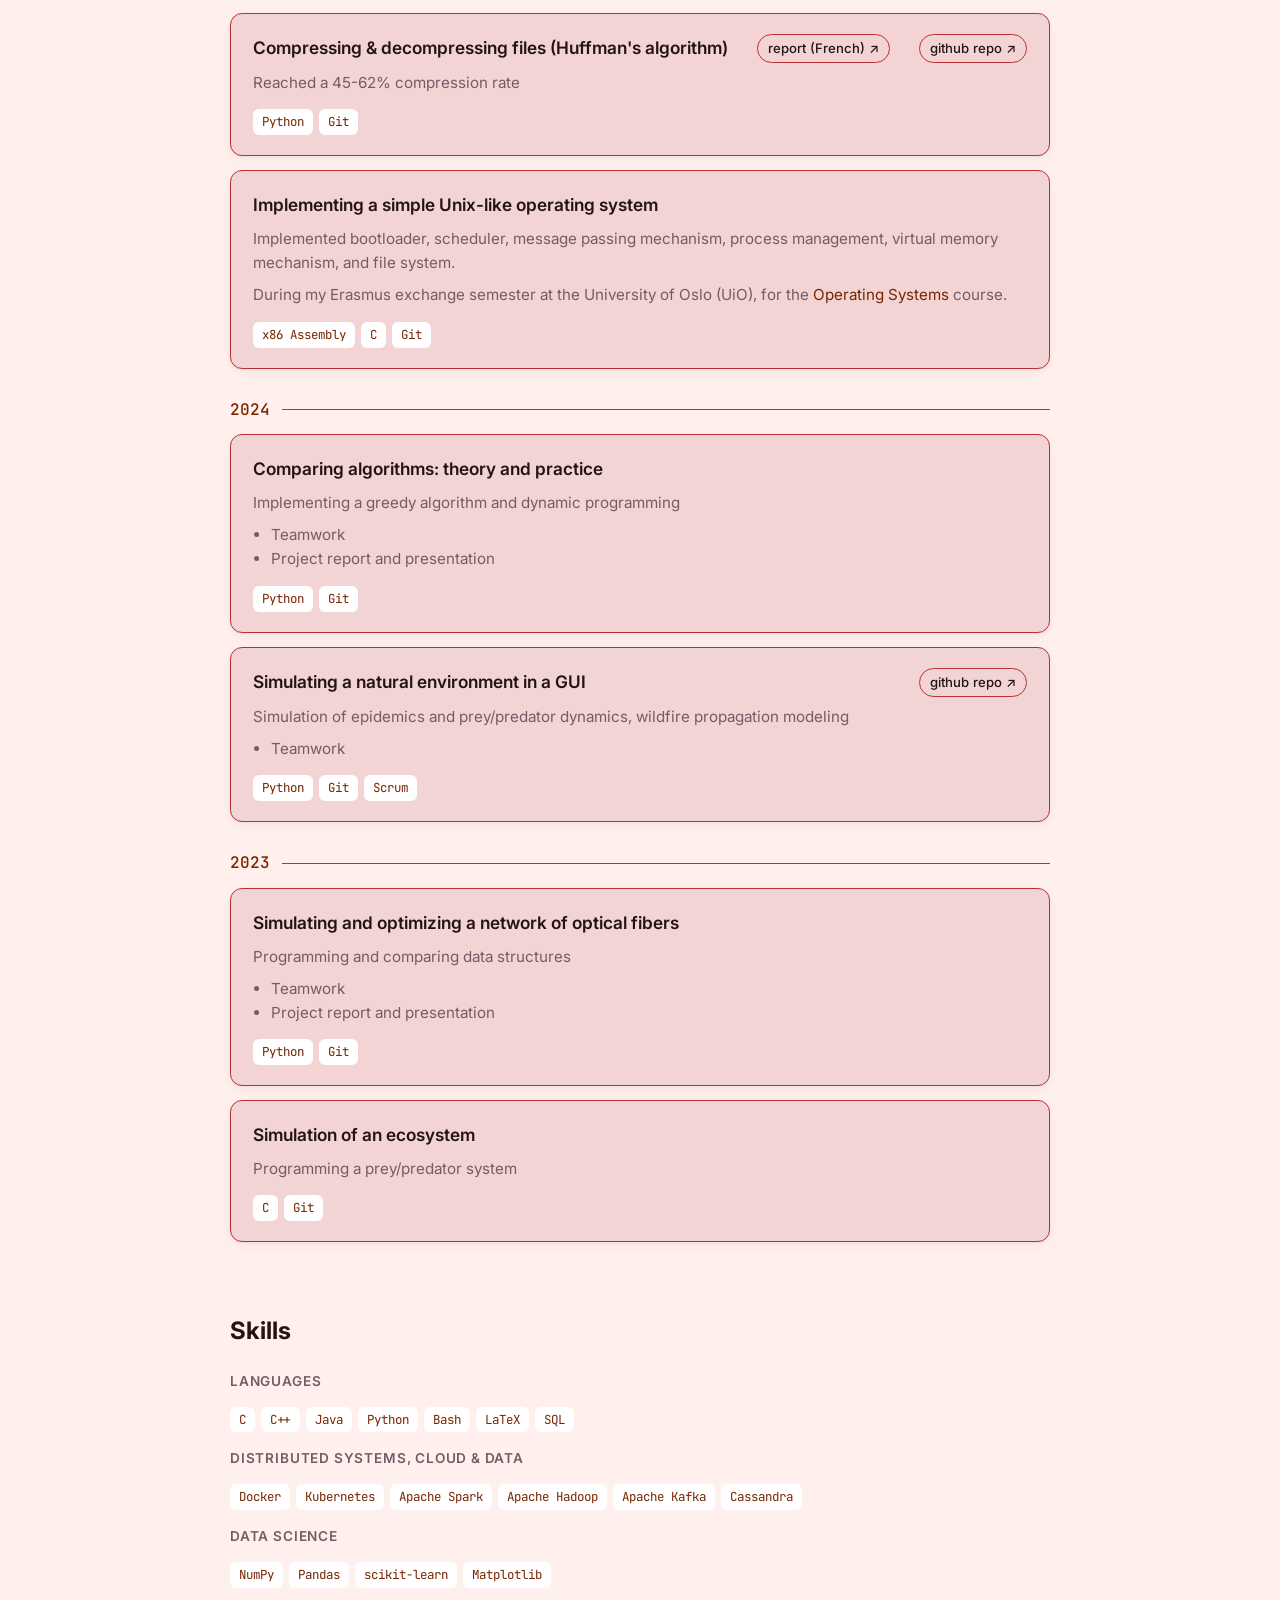
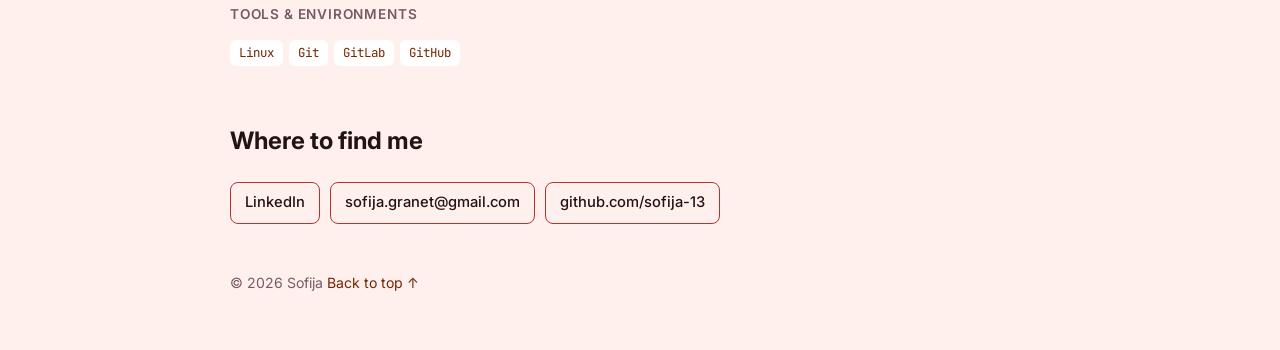
==== commit d3a70de0: "ajout cv anglais et rapport psar" ====
--- a/index.html
+++ b/index.html
@@ -50,6 +50,7 @@
                     </svg>
                     Email
                 </a>
+                <a class="btn" href="pdf/cv-EN.pdf" target="_blank" rel="noopener noreferrer">CV</a>
             </div>
             <!-- </div> -->
             <!-- <div class="bloc"><img src="img/ciurlionis-friendship.jpg" alt="painting: 'Friendship', Čiurlionis" width="256"
@@ -81,7 +82,8 @@
                         Systems and Applications) at Sorbonne Université, Paris.</span></li>
                 <li><span class="ico">🔎</span><span>Looking for a <strong>6-month internship starting March
                             2027</strong> in distributed systems, cloud infrastructure or software engineering (mostly
-                        backend). Hands-on experience, from Linux kernel modules to containerized data pipelines.</span>
+                        backend).
+                        <!-- Hands-on experience, from Linux kernel modules to containerized data pipelines.</span> -->
                 </li>
                 <li><span class="ico">✈️</span><span><strong>International background</strong> - I speak English, French and
                         Lithuanian.
@@ -136,6 +138,7 @@
             <article class="card">
                 <div class="card-head">
                     <h3>Distributed multi-resource allocation</h3>
+                    <a class="repo" href="pdf/rapport-psar.pdf" target="_blank" rel="noopener noreferrer">report (French) ↗</a>
                 </div>
                 <ul>
                     <li>Reproducing experimental results from a research paper on the generalization of mutual exclusion
